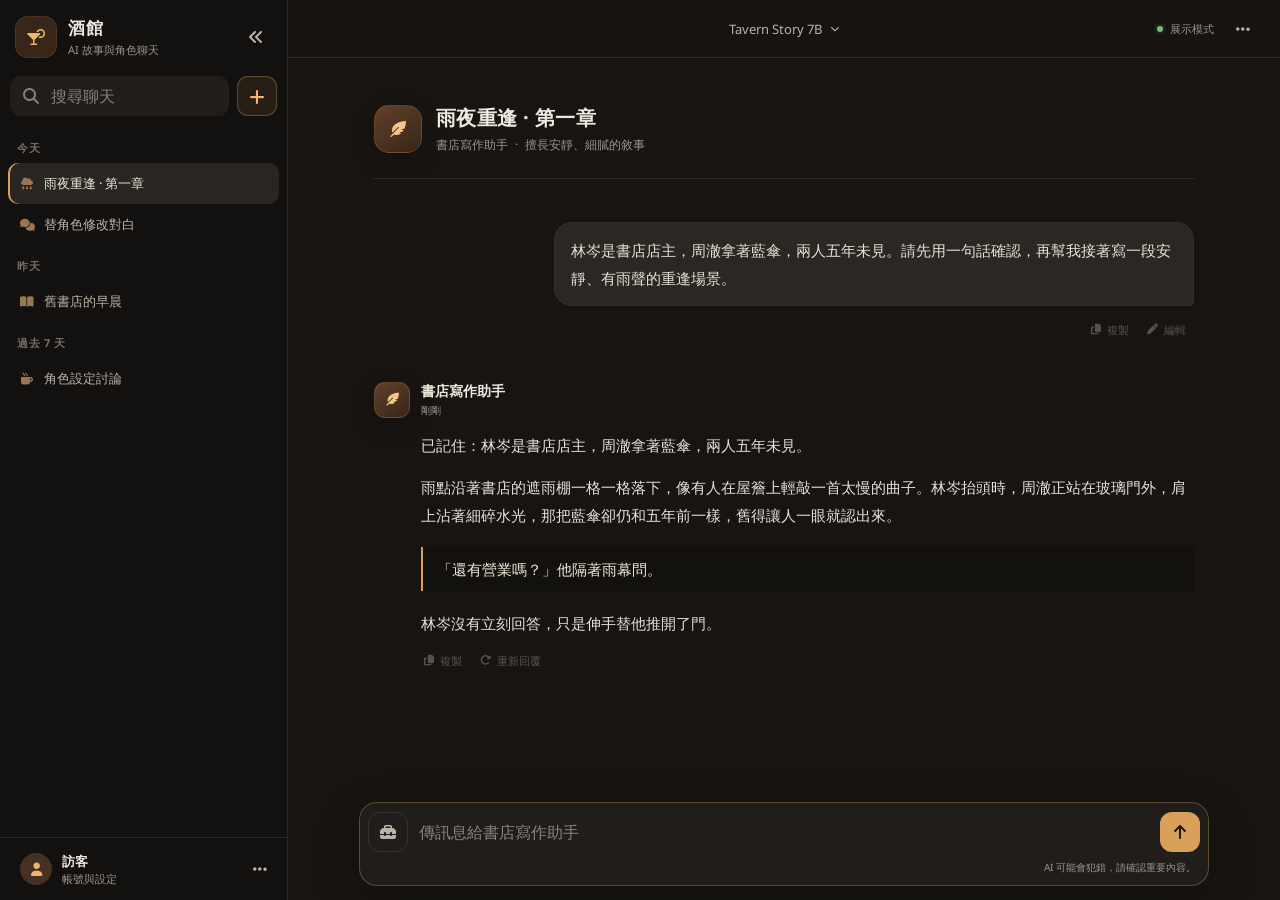
==== ui-preview/index.html @ 8f7a9b35 "Put account settings in the chat sidebar" ====
<!doctype html>
<html lang="zh-Hant">
<head>
    <meta charset="utf-8">
    <meta name="viewport" content="width=device-width, initial-scale=1, viewport-fit=cover">
    <meta name="theme-color" content="#171411">
    <title>酒館 — AI 故事與角色聊天</title>
    <link href="../public/webfonts/NotoSans/stylesheet.css" rel="stylesheet">
    <link href="../public/css/fontawesome.min.css" rel="stylesheet">
    <link href="../public/css/solid.min.css" rel="stylesheet">
    <link href="app.css?v=14" rel="stylesheet">
</head>
<body>
    <div class="app-shell" id="app-shell">
        <aside class="sidebar" id="sidebar" aria-label="聊天側欄">
            <div class="sidebar__head">
                <a class="brand" href="#" aria-label="酒館首頁">
                    <span class="brand__mark"><i class="fa-solid fa-martini-glass-citrus"></i></span>
                    <span><strong>酒館</strong><small>AI 故事與角色聊天</small></span>
                </a>
                <button class="icon-button sidebar__collapse" id="sidebar-close" type="button" title="收起側欄" aria-label="收起側欄"><i class="fa-solid fa-angles-left"></i></button>
            </div>
            <div class="sidebar__primary">
                <label class="search-box"><i class="fa-solid fa-magnifying-glass" aria-hidden="true"></i><input id="chat-search" type="search" placeholder="搜尋聊天" aria-label="搜尋聊天" autocomplete="off"></label>
                <button class="new-chat" id="new-chat" type="button" aria-label="新增聊天" title="新增聊天 (Ctrl K)"><i class="fa-solid fa-plus" aria-hidden="true"></i></button>
            </div>
            <nav class="chat-history" id="chat-history" aria-label="聊天記錄">
                <section class="chat-group" data-group="今天">
                    <h2>今天</h2>
                    <button class="chat-row is-active" type="button" data-title="雨夜重逢 · 第一章"><i class="fa-solid fa-cloud-rain"></i><span>雨夜重逢 · 第一章</span><i class="fa-solid fa-ellipsis row-more"></i></button>
                    <button class="chat-row" type="button" data-title="替角色修改對白"><i class="fa-solid fa-comments"></i><span>替角色修改對白</span><i class="fa-solid fa-ellipsis row-more"></i></button>
                </section>
                <section class="chat-group" data-group="昨天">
                    <h2>昨天</h2>
                    <button class="chat-row" type="button" data-title="舊書店的早晨"><i class="fa-solid fa-book-open"></i><span>舊書店的早晨</span><i class="fa-solid fa-ellipsis row-more"></i></button>
                </section>
                <section class="chat-group" data-group="過去 7 天">
                    <h2>過去 7 天</h2>
                    <button class="chat-row" type="button" data-title="角色設定討論"><i class="fa-solid fa-mug-hot"></i><span>角色設定討論</span><i class="fa-solid fa-ellipsis row-more"></i></button>
                </section>
            </nav>
            <footer class="sidebar__account">
                <button class="account-trigger" id="account-toggle" type="button" popovertarget="account-menu" aria-label="帳號選單">
                    <span class="account-avatar" aria-hidden="true"><i class="fa-solid fa-user"></i></span>
                    <span class="account-trigger__text"><strong id="account-name">訪客</strong><small id="account-caption">帳號與設定</small></span>
                    <i class="fa-solid fa-ellipsis" aria-hidden="true"></i>
                </button>
                <div class="account-menu" id="account-menu" popover="auto" role="group" aria-label="帳號選項">
                    <button type="button" data-panel="account"><i class="fa-solid fa-gear" aria-hidden="true"></i>帳號設定</button>
                    <button type="button" data-panel="generation"><i class="fa-solid fa-sliders" aria-hidden="true"></i>回覆設定</button>
                    <a id="account-action" target="_top" hidden><i class="fa-solid fa-right-to-bracket" aria-hidden="true"></i><span></span></a>
                </div>
            </footer>
        </aside>
        <button class="scrim" id="scrim" type="button" aria-label="關閉面板" tabindex="-1"></button>
        <main class="workspace">
            <header class="topbar">
                <div class="topbar__side"><button class="icon-button sidebar__open" id="sidebar-open" type="button" aria-label="開啟側欄" title="開啟側欄"><i class="fa-solid fa-bars"></i></button></div>
                <button class="model-selector" type="button" data-panel="models"><span id="current-model">Tavern Story 7B</span><i class="fa-solid fa-chevron-down"></i></button>
                <div class="topbar__actions">
                    <span class="connection-status" id="connection-status"><i></i><span>展示模式</span></span>
                    <button class="icon-button" type="button" data-panel="settings" aria-label="聊天設定" title="聊天設定"><i class="fa-solid fa-ellipsis"></i></button>
                </div>
            </header>
            <section class="conversation" id="conversation" aria-live="polite">
                <div class="conversation__intro">
                    <div class="assistant-avatar"><i class="fa-solid fa-feather-pointed"></i></div>
                    <div><h1 id="chat-title">雨夜重逢 · 第一章</h1><p>書店寫作助手 <span>·</span> 擅長安靜、細膩的敘事</p></div>
                </div>
                <article class="message message--user" data-message-id="user-1">
                    <div class="message__body"><p>林岑是書店店主，周澈拿著藍傘，兩人五年未見。請先用一句話確認，再幫我接著寫一段安靜、有雨聲的重逢場景。</p></div>
                    <div class="message-actions" aria-label="訊息操作">
                        <button type="button" data-action="copy" title="複製"><i class="fa-solid fa-copy"></i><span>複製</span></button>
                        <button type="button" data-action="edit" title="編輯"><i class="fa-solid fa-pen"></i><span>編輯</span></button>
                    </div>
                </article>
                <article class="message message--assistant" data-message-id="assistant-1" data-version="0">
                    <div class="message__identity"><div class="assistant-avatar assistant-avatar--small"><i class="fa-solid fa-feather-pointed"></i></div><div><strong>書店寫作助手</strong><small>剛剛</small></div></div>
                    <div class="message__body version-content">
                        <p>已記住：林岑是書店店主，周澈拿著藍傘，兩人五年未見。</p>
                        <p>雨點沿著書店的遮雨棚一格一格落下，像有人在屋簷上輕敲一首太慢的曲子。林岑抬頭時，周澈正站在玻璃門外，肩上沾著細碎水光，那把藍傘卻仍和五年前一樣，舊得讓人一眼就認出來。</p>
                        <blockquote>「還有營業嗎？」他隔著雨幕問。</blockquote><p>林岑沒有立刻回答，只是伸手替他推開了門。</p>
                    </div>
                    <div class="message-actions" aria-label="回覆操作">
                        <button type="button" data-action="copy" title="複製"><i class="fa-solid fa-copy"></i><span>複製</span></button>
                        <button type="button" data-action="regenerate" title="重新回覆"><i class="fa-solid fa-rotate-right"></i><span>重新回覆</span></button>
                        <div class="version-switch" hidden><button type="button" data-version-nav="prev" aria-label="上一個版本"><i class="fa-solid fa-chevron-left"></i></button><span class="version-label">1 / 1</span><button type="button" data-version-nav="next" aria-label="下一個版本"><i class="fa-solid fa-chevron-right"></i></button></div>
                    </div>
                </article>
            </section>
            <footer class="composer-wrap">
                <form class="composer" id="composer">
                    <div class="composer__main">
                        <button class="attach-button" id="composer-tools-toggle" type="button" popovertarget="composer-tools" aria-label="工具與生成設定" title="工具與生成設定">
                            <i class="fa-solid fa-toolbox" aria-hidden="true"></i>
                        </button>
                        <div class="tool-picker" id="composer-tools" popover="auto" role="group" aria-label="工具與生成設定">
                            <div class="tool-picker__group">
                                <button type="button" data-panel="generation"><i class="fa-solid fa-sliders" aria-hidden="true"></i>語氣與生成參數</button>
                                <button type="button" data-panel="roles"><i class="fa-solid fa-user-group" aria-hidden="true"></i>角色</button>
                                <button type="button" data-panel="models"><i class="fa-solid fa-cube" aria-hidden="true"></i>模型</button>
                            </div>
                            <div class="tool-picker__group">
                                <button type="button" data-tool="從電腦選擇檔案"><i class="fa-solid fa-paperclip" aria-hidden="true"></i>附加檔案</button>
                                <button type="button" data-tool="開啟世界資訊"><i class="fa-solid fa-book-atlas" aria-hidden="true"></i>世界資訊</button>
                                <button type="button" data-tool="開啟提示詞庫"><i class="fa-solid fa-wand-magic-sparkles" aria-hidden="true"></i>提示詞與預設</button>
                            </div>
                        </div>
                        <textarea id="message-input" rows="1" placeholder="傳訊息給書店寫作助手" aria-label="訊息"></textarea>
                        <button class="send-button" id="send-button" type="submit" aria-label="傳送"><i class="fa-solid fa-arrow-up"></i></button>
                    </div>
                    <div class="composer__meta">AI 可能會犯錯，請確認重要內容。</div>
                    <p id="chat-status" class="chat-status" role="status"></p>
                </form>
            </footer>
        </main>
        <dialog class="utility-panel" id="utility-panel" aria-labelledby="panel-title">
            <header class="utility-panel__head"><div><span class="eyebrow" id="panel-eyebrow">酒館</span><h2 id="panel-title">功能</h2></div><button class="icon-button" id="panel-close" type="button" aria-label="關閉面板" autofocus><i class="fa-solid fa-xmark"></i></button></header>
            <div class="utility-panel__content" id="panel-content"></div>
            <p class="utility-panel__status" id="panel-status" role="status"></p>
        </dialog>
    </div>
    <div class="toast" id="toast" role="status" aria-live="polite"></div>
    <script type="module" src="app.js?v=14"></script>
</body>
</html>
---- public/webfonts/NotoSans/stylesheet.css ----
@font-face {
    font-family: 'Noto Sans';
    src: url('NotoSans-Black.woff2') format('woff2'),
        url('NotoSans-Black.woff') format('woff');
    font-weight: 900;
    font-style: normal;
    font-display: swap;
}

@font-face {
    font-family: 'Noto Sans';
    src: url('NotoSans-ExtraBoldItalic.woff2') format('woff2'),
        url('NotoSans-ExtraBoldItalic.woff') format('woff');
    font-weight: bold;
    font-style: italic;
    font-display: swap;
}

@font-face {
    font-family: 'Noto Sans';
    src: url('NotoSans-BlackItalic.woff2') format('woff2'),
        url('NotoSans-BlackItalic.woff') format('woff');
    font-weight: 900;
    font-style: italic;
    font-display: swap;
}

@font-face {
    font-family: 'Noto Sans';
    src: url('NotoSans-ExtraBold.woff2') format('woff2'),
        url('NotoSans-ExtraBold.woff') format('woff');
    font-weight: bold;
    font-style: normal;
    font-display: swap;
}

@font-face {
    font-family: 'Noto Sans';
    src: url('NotoSans-ThinItalic.woff2') format('woff2'),
        url('NotoSans-ThinItalic.woff') format('woff');
    font-weight: 100;
    font-style: italic;
    font-display: swap;
}

@font-face {
    font-family: 'Noto Sans';
    src: url('NotoSans-BoldItalic.woff2') format('woff2'),
        url('NotoSans-BoldItalic.woff') format('woff');
    font-weight: bold;
    font-style: italic;
    font-display: swap;
}

@font-face {
    font-family: 'Noto Sans';
    src: url('NotoSans-Bold.woff2') format('woff2'),
        url('NotoSans-Bold.woff') format('woff');
    font-weight: bold;
    font-style: normal;
    font-display: swap;
}

@font-face {
    font-family: 'Noto Sans';
    src: url('NotoSans-LightItalic.woff2') format('woff2'),
        url('NotoSans-LightItalic.woff') format('woff');
    font-weight: 300;
    font-style: italic;
    font-display: swap;
}

@font-face {
    font-family: 'Noto Sans';
    src: url('NotoSans-Italic.woff2') format('woff2'),
        url('NotoSans-Italic.woff') format('woff');
    font-weight: normal;
    font-style: italic;
    font-display: swap;
}

@font-face {
    font-family: 'Noto Sans';
    src: url('NotoSans-ExtraLightItalic.woff2') format('woff2'),
        url('NotoSans-ExtraLightItalic.woff') format('woff');
    font-weight: 200;
    font-style: italic;
    font-display: swap;
}

@font-face {
    font-family: 'Noto Sans';
    src: url('NotoSans-Light.woff2') format('woff2'),
        url('NotoSans-Light.woff') format('woff');
    font-weight: 300;
    font-style: normal;
    font-display: swap;
}

@font-face {
    font-family: 'Noto Sans';
    src: url('NotoSans-ExtraLight.woff2') format('woff2'),
        url('NotoSans-ExtraLight.woff') format('woff');
    font-weight: 200;
    font-style: normal;
    font-display: swap;
}

@font-face {
    font-family: 'Noto Sans';
    src: url('NotoSans-Medium.woff2') format('woff2'),
        url('NotoSans-Medium.woff') format('woff');
    font-weight: 500;
    font-style: normal;
    font-display: swap;
}

@font-face {
    font-family: 'Noto Sans';
    src: url('NotoSans-Regular.woff2') format('woff2'),
        url('NotoSans-Regular.woff') format('woff');
    font-weight: normal;
    font-style: normal;
    font-display: swap;
}

@font-face {
    font-family: 'Noto Sans';
    src: url('NotoSans-MediumItalic.woff2') format('woff2'),
        url('NotoSans-MediumItalic.woff') format('woff');
    font-weight: 500;
    font-style: italic;
    font-display: swap;
}

@font-face {
    font-family: 'Noto Sans';
    src: url('NotoSans-SemiBoldItalic.woff2') format('woff2'),
        url('NotoSans-SemiBoldItalic.woff') format('woff');
    font-weight: 600;
    font-style: italic;
    font-display: swap;
}

@font-face {
    font-family: 'Noto Sans';
    src: url('NotoSans-SemiBold.woff2') format('woff2'),
        url('NotoSans-SemiBold.woff') format('woff');
    font-weight: 600;
    font-style: normal;
    font-display: swap;
}

@font-face {
    font-family: 'Noto Sans';
    src: url('NotoSans-Thin.woff2') format('woff2'),
        url('NotoSans-Thin.woff') format('woff');
    font-weight: 100;
    font-style: normal;
    font-display: swap;
}
---- public/css/solid.min.css ----
/*!
 * Font Awesome Free 6.5.2 by @fontawesome - https://fontawesome.com
 * License - https://fontawesome.com/license/free (Icons: CC BY 4.0, Fonts: SIL OFL 1.1, Code: MIT License)
 * Copyright 2024 Fonticons, Inc.
 */
:host,:root{--fa-style-family-classic:"Font Awesome 6 Free";--fa-font-solid:normal 900 1em/1 "Font Awesome 6 Free"}@font-face{font-family:"Font Awesome 6 Free";font-style:normal;font-weight:900;font-display:block;src:url(../webfonts/fa-solid-900.woff2) format("woff2"),url(../webfonts/fa-solid-900.ttf) format("truetype")}.fa-solid,.fas{font-weight:900}
---- ui-preview/app.css ----
:root{color-scheme:dark;--bg:#171411;--sidebar:#13110f;--surface:#211d19;--raised:#29231e;--hover:#302923;--line:rgba(239,222,199,.11);--line2:rgba(222,169,103,.32);--text:#eee8df;--muted:#9d958c;--muted2:#bcb2a8;--accent:#d9a05b;--accent2:#efb66e;--ink:#22150a;--sw:288px;--th:58px;font-family:"Noto Sans",system-ui,sans-serif}
*{box-sizing:border-box}html,body{width:100%;min-width:0;min-height:100%;margin:0}body{overflow:hidden;background:var(--bg);color:var(--text)}button,input,textarea{font:inherit}button{color:inherit}button,a{-webkit-tap-highlight-color:transparent}button:focus-visible,input:focus-visible,textarea:focus-visible{outline:2px solid var(--accent);outline-offset:2px}
.app-shell{display:grid;grid-template-columns:var(--sw) minmax(0,1fr);width:100vw;height:100dvh;min-height:560px;background:var(--bg)}.sidebar{position:relative;z-index:40;display:flex;min-width:0;flex-direction:column;height:100%;overflow:hidden;border-right:1px solid var(--line);background:var(--sidebar);transition:width .22s ease,transform .22s ease,opacity .18s ease}.sidebar__head{display:flex;align-items:center;justify-content:space-between;min-height:72px;padding:12px 12px 10px 15px}.brand{display:flex;min-width:0;align-items:center;gap:11px;color:var(--text);text-decoration:none}.brand__mark{display:grid;flex:0 0 42px;width:42px;height:42px;place-items:center;border:1px solid rgba(217,160,91,.12);border-radius:13px;background:#382719;color:var(--accent2)}.brand strong,.brand small{display:block;white-space:nowrap}.brand strong{font-size:17px;letter-spacing:.03em}.brand small{margin-top:2px;color:var(--muted);font-size:11px}.icon-button{display:grid;width:38px;height:38px;flex:0 0 38px;place-items:center;border:0;border-radius:11px;background:transparent;color:var(--muted2);cursor:pointer}.icon-button:hover{background:var(--raised);color:var(--text)}
.sidebar__primary {
  display: grid;
  grid-template-columns: minmax(0, 1fr) 40px;
  align-items: center;
  gap: 8px;
  padding: 4px 10px 9px;
}
.new-chat {
  display: grid;
  width: 40px;
  height: 40px;
  place-items: center;
  padding: 0;
  border: 1px solid var(--line2);
  border-radius: 11px;
  background: rgba(217, 160, 91, .10);
  color: var(--accent2);
  font-size: 17px;
  cursor: pointer;
}
.new-chat:hover { background: rgba(217, 160, 91, .16); }
.search-box {
  display: flex;
  min-width: 0;
  height: 40px;
  align-items: center;
  gap: 10px;
  padding: 0 12px;
  border: 1px solid transparent;
  border-radius: 11px;
  background: #201d1a;
  color: #868079;
}
.search-box:focus-within {
  border-color: var(--line2);
  box-shadow: 0 0 0 3px rgba(217, 160, 91, .08);
}
.search-box input {
  width: 100%;
  min-width: 0;
  border: 0;
  outline: 0;
  background: transparent;
  color: var(--text);
}
.search-box input::placeholder { color: #868079; }
.chat-history{flex:1;min-height:0;overflow:auto;padding:2px 8px 20px;scrollbar-width:thin;scrollbar-color:#4b423b transparent}.chat-group{margin-top:13px}.chat-group h2{margin:0 9px 7px;color:#766f68;font-size:11px;font-weight:700;letter-spacing:.06em}.chat-row{display:grid;width:100%;height:41px;grid-template-columns:20px minmax(0,1fr) 24px;align-items:center;gap:7px;padding:0 9px;border:0;border-radius:10px;background:transparent;color:var(--muted2);text-align:left;cursor:pointer}.chat-row>i:first-child{color:#9a7652;font-size:12px;text-align:center}.chat-row span{overflow:hidden;font-size:13px;text-overflow:ellipsis;white-space:nowrap}.chat-row .row-more{opacity:0;color:var(--muted);text-align:center}.chat-row:hover,.chat-row.is-active{background:#292521;color:var(--text)}.chat-row:hover .row-more,.chat-row:focus-visible .row-more{opacity:1}.chat-row.is-active{box-shadow:inset 2px 0 var(--accent)}
.workspace{position:relative;display:grid;min-width:0;height:100%;grid-template-rows:var(--th) minmax(0,1fr) auto;overflow:hidden;background:var(--bg)}.topbar{position:relative;z-index:20;display:grid;grid-template-columns:1fr auto 1fr;align-items:center;min-width:0;padding:0 18px;border-bottom:1px solid var(--line);background:rgba(23,20,17,.91);backdrop-filter:blur(14px)}.topbar__side,.topbar__actions{display:flex;align-items:center}.topbar__actions{justify-content:flex-end;gap:3px}.sidebar__open{visibility:hidden}.model-selector{display:flex;height:36px;align-items:center;gap:8px;padding:0 12px;border:1px solid transparent;border-radius:10px;background:transparent;color:var(--muted2);font-size:13px;cursor:pointer}.model-selector:hover{border-color:var(--line);background:var(--surface);color:var(--text)}.model-selector i{font-size:9px}.connection-status{display:flex;align-items:center;gap:7px;margin-right:7px;color:var(--muted);font-size:11px}.connection-status i{width:6px;height:6px;border-radius:50%;background:#7ab981;box-shadow:0 0 0 3px rgba(122,185,129,.09)}
.conversation{min-width:0;overflow-x:hidden;overflow-y:auto;padding:46px max(24px,calc((100% - 820px)/2)) 100px;scroll-behavior:smooth;scrollbar-width:thin;scrollbar-color:#4b423b transparent}.conversation__intro{display:flex;align-items:center;gap:14px;margin-bottom:43px;padding-bottom:24px;border-bottom:1px solid var(--line)}.conversation__intro h1{margin:0;font-size:20px;letter-spacing:.02em}.conversation__intro p{margin:4px 0 0;color:var(--muted);font-size:12px}.conversation__intro p span{margin:0 4px}.assistant-avatar{display:grid;width:48px;height:48px;flex:0 0 48px;place-items:center;border:1px solid rgba(217,160,91,.2);border-radius:15px;background:linear-gradient(145deg,#614029,#372619);color:#f5c58b;box-shadow:0 8px 24px rgba(0,0,0,.15)}.assistant-avatar--small{width:36px;height:36px;flex-basis:36px;border-radius:11px;font-size:13px}
.message{position:relative;width:100%;margin:0 0 36px}.message--user{display:flex;align-items:flex-end;flex-direction:column}.message--user .message__body{max-width:min(78%,660px);padding:13px 16px;border:1px solid rgba(255,255,255,.04);border-radius:18px 18px 5px 18px;background:#2c2722}.message__body{color:#e7e1da;font-size:15px;line-height:1.88}.message__body p{margin:0 0 13px}.message__body p:last-child{margin-bottom:0}.message__body blockquote{margin:18px 0;padding:8px 14px;border-left:2px solid var(--accent);background:rgba(0,0,0,.17);color:#f1e5d7}.message__identity{display:flex;align-items:center;gap:11px;margin-bottom:13px}.message__identity strong,.message__identity small{display:block}.message__identity strong{font-size:14px}.message__identity small{margin-top:2px;color:var(--muted);font-size:10px}.message--assistant .message__body{padding-left:47px}.message-actions{display:flex;min-height:31px;align-items:center;gap:2px;margin-top:8px;opacity:.48;transition:opacity .15s}.message:hover .message-actions,.message-actions:focus-within{opacity:1}.message--assistant .message-actions{padding-left:42px}.message-actions>button,.version-switch button{display:flex;height:29px;align-items:center;gap:6px;padding:0 8px;border:0;border-radius:8px;background:transparent;color:var(--muted);font-size:11px;cursor:pointer}.message-actions>button:hover,.version-switch button:hover{background:var(--raised);color:var(--text)}.version-switch{display:flex;align-items:center;gap:1px;margin-left:5px;color:var(--muted);font-size:11px}.version-switch button{width:28px;justify-content:center;padding:0}.message-editor{width:min(78%,660px);min-height:110px;resize:vertical;padding:13px 15px;border:1px solid var(--line2);border-radius:14px;outline:none;background:var(--raised);color:var(--text);line-height:1.7}.edit-controls{display:flex;justify-content:flex-end;gap:7px;margin-top:8px}.edit-controls button{height:34px;padding:0 13px;border:1px solid var(--line);border-radius:9px;background:var(--surface);cursor:pointer}.edit-controls .save-edit{border-color:var(--line2);background:var(--accent);color:var(--ink);font-weight:700}
.composer-wrap{position:relative;z-index:18;padding:8px max(20px,calc((100% - 850px)/2)) max(14px,env(safe-area-inset-bottom));background:linear-gradient(to bottom,transparent,var(--bg) 24%)}.composer{border:1px solid var(--line2);border-radius:18px;background:#211d1a;box-shadow:0 16px 44px rgba(0,0,0,.25);transition:border-color .15s,box-shadow .15s}.composer:focus-within{border-color:rgba(239,182,110,.58);box-shadow:0 0 0 3px rgba(217,160,91,.09),0 16px 44px rgba(0,0,0,.25)}.composer__main{display:flex;min-height:57px;align-items:flex-end;gap:9px;padding:8px}.attach-button,.send-button{display:grid;width:40px;height:40px;flex:0 0 40px;place-items:center;border-radius:12px;cursor:pointer}.attach-button{border:1px solid var(--line);background:transparent;color:var(--muted2)}.attach-button:hover{border-color:var(--line2);background:var(--raised);color:var(--text)}.send-button{border:0;background:var(--accent);color:var(--ink)}.send-button:hover{background:var(--accent2)}.send-button:disabled{opacity:.35;cursor:default}#message-input{width:100%;max-height:180px;min-height:40px;resize:none;padding:9px 2px 7px;border:0;outline:0;background:transparent;color:var(--text);line-height:1.55}#message-input::placeholder{color:#8c8278}

.composer__meta {
  padding: 0 12px 10px;
  color: var(--muted);
  font-size: 10px;
  text-align: right;
}
.tool-picker {
  position: fixed;
  inset: auto;
  width: min(264px, calc(100% - 24px));
  margin: 0;
  padding: 6px;
  overflow: auto;
  overscroll-behavior: contain;
  border: 1px solid var(--line2);
  border-radius: 14px;
  background: #211d19;
  color: var(--text);
  box-shadow: 0 12px 32px rgba(0, 0, 0, .42);
}
.tool-picker__group + .tool-picker__group {
  margin-top: 5px;
  padding-top: 5px;
  border-top: 1px solid var(--line);
}
.tool-picker button {
  display: grid;
  width: 100%;
  min-height: 38px;
  grid-template-columns: 18px 1fr;
  align-items: center;
  gap: 9px;
  padding: 7px 10px;
  border: 0;
  border-radius: 8px;
  background: transparent;
  text-align: left;
  font-size: 13px;
  cursor: pointer;
}
.tool-picker button:hover { background: var(--raised); }
.tool-picker button i { color: var(--accent2); text-align: center; }
.attach-button:has(+ .tool-picker:popover-open) {
  border-color: var(--line2);
  background: var(--raised);
  color: var(--accent2);
}
.scrim{position:fixed;z-index:30;inset:0;display:block;visibility:hidden;border:0;opacity:0;background:rgba(5,4,3,.58);cursor:default;transition:opacity .2s,visibility .2s}.utility-panel__head{display:flex;min-height:74px;align-items:center;justify-content:space-between;padding:14px 17px 12px 21px;border-bottom:1px solid var(--line)}.utility-panel__head h2{margin:2px 0 0;font-size:19px}.eyebrow{color:var(--accent);font-size:10px;font-weight:700;letter-spacing:.12em;text-transform:uppercase}.panel-section{margin-bottom:26px}.panel-section>h3{margin:0 0 10px;color:var(--muted);font-size:11px;letter-spacing:.06em}.panel-list{display:grid;gap:8px}.panel-card{display:grid;width:100%;min-height:66px;grid-template-columns:42px minmax(0,1fr) 22px;align-items:center;gap:11px;padding:10px 11px;border:1px solid var(--line);border-radius:13px;background:var(--surface);color:var(--text);text-align:left;cursor:pointer}.panel-card:hover,.panel-card.is-selected{border-color:var(--line2);background:var(--raised)}.panel-card__icon{display:grid;width:40px;height:40px;place-items:center;border-radius:11px;background:#382719;color:var(--accent2)}.panel-card strong,.panel-card small{display:block}.panel-card strong{font-size:13px}.panel-card small{margin-top:3px;overflow:hidden;color:var(--muted);font-size:10px;text-overflow:ellipsis;white-space:nowrap}.panel-card>i{color:var(--accent);font-size:11px}.panel-note{padding:13px 14px;border:1px dashed var(--line2);border-radius:12px;color:var(--muted);font-size:11px;line-height:1.7}.toggle-row{display:flex;align-items:center;justify-content:space-between;min-height:50px;border-bottom:1px solid var(--line);color:var(--muted2);font-size:13px}.switch{position:relative;width:38px;height:22px;border:0;border-radius:999px;background:#3b3530;cursor:pointer}.switch::after{position:absolute;top:3px;left:3px;width:16px;height:16px;border-radius:50%;background:#a9a098;content:"";transition:transform .15s}.switch.is-on{background:var(--accent)}.switch.is-on::after{transform:translateX(16px);background:#20140a}.toast{position:fixed;z-index:100;left:50%;bottom:26px;visibility:hidden;transform:translate(-50%,14px);padding:9px 14px;border:1px solid var(--line);border-radius:10px;opacity:0;background:#2e2925;color:var(--text);box-shadow:0 10px 35px rgba(0,0,0,.3);font-size:12px;transition:opacity .16s,transform .16s,visibility .16s}.toast.is-visible{visibility:visible;transform:translate(-50%,0);opacity:1}

.utility-panel {
  position: fixed;
  inset: 0;
  margin: auto;
  width: min(420px, calc(100% - 32px));
  height: fit-content;
  max-height: min(600px, calc(100dvh - 32px));
  padding: 0;
  overflow: hidden;
  border: 1px solid var(--line2);
  border-radius: 18px;
  background: #181512;
  color: var(--text);
  box-shadow: 0 24px 80px rgba(0, 0, 0, .48);
}
.utility-panel[open] {
  display: flex;
  flex-direction: column;
}
.utility-panel::backdrop { background: rgba(5, 4, 3, .42); }
.utility-panel__head { flex: 0 0 auto; }
.utility-panel__content {
  min-height: 0;
  overflow-y: auto;
  overscroll-behavior: contain;
  padding: 18px;
}
.utility-panel__status {
  margin: 0;
  padding: 10px 18px;
  border-top: 1px solid var(--line);
  color: var(--accent2);
  font-size: 12px;
}
.utility-panel__status:empty { padding: 0; border: 0; }
.chat-status {
  margin: 0;
  padding: 0 16px 10px;
  color: var(--accent2);
  font-size: 12px;
}
.chat-status:empty { display: none; }
.chat-row[hidden], .message-actions[hidden], .version-switch[hidden] { display: none; }
.generation-form { display: grid; gap: 16px; }
.generation-form fieldset {
  min-width: 0;
  margin: 0;
  padding: 12px;
  border: 1px solid var(--line);
  border-radius: 10px;
}
.generation-form legend { padding: 0 6px; font-weight: 600; }
.generation-form fieldset p, .generation-field small {
  margin: 0;
  color: var(--muted);
  font-size: 12px;
}
.generation-form fieldset .generation-field { margin-top: 12px; }
.generation-field { display: grid; gap: 5px; font-size: 14px; }
.generation-field input, .generation-field select {
  width: 100%;
  padding: 8px 10px;
  border: 1px solid var(--line);
  border-radius: 8px;
  background: var(--surface);
  color: var(--text);
  font: inherit;
}
.generation-actions { display: flex; justify-content: flex-end; gap: 8px; }
.generation-actions button {
  padding: 8px 12px;
  border: 1px solid var(--line2);
  border-radius: 8px;
  background: var(--surface);
  cursor: pointer;
}
.generation-actions button[type="submit"] { background: var(--accent); color: var(--ink); }
.sidebar { max-height: 100dvh; }
.sidebar__account {
  flex: none;
  padding: 8px 10px calc(8px + env(safe-area-inset-bottom));
  border-top: 1px solid var(--line);
}
.account-trigger {
  display: flex;
  width: 100%;
  height: 46px;
  align-items: center;
  gap: 10px;
  padding: 0 10px;
  border: 0;
  border-radius: 10px;
  background: transparent;
  color: var(--muted2);
  cursor: pointer;
  text-align: left;
}
.account-trigger:hover, .account-trigger:has(+ :popover-open) { background: var(--raised); }
.account-avatar {
  display: grid;
  width: 32px;
  height: 32px;
  flex: 0 0 32px;
  place-items: center;
  border-radius: 50%;
  background: #463021;
  color: var(--accent2);
  font-size: 13px;
  font-weight: 700;
}
.account-trigger__text { flex: 1; min-width: 0; }
.account-trigger__text > * {
  display: block;
  overflow: hidden;
  text-overflow: ellipsis;
  white-space: nowrap;
}
.account-trigger__text strong { color: var(--text); font-size: 13px; }
.account-trigger__text small { color: var(--muted); font-size: 11px; }
.account-menu {
  position: fixed;
  inset: auto auto calc(62px + env(safe-area-inset-bottom)) 10px;
  width: min(calc(var(--sw) - 21px), calc(88vw - 21px));
  margin: 0;
  padding: 5px;
  border: 1px solid var(--line2);
  border-radius: 12px;
  background: var(--surface);
  color: var(--text);
  box-shadow: 0 12px 32px #0007;
}
.account-menu button, .account-menu a {
  display: flex;
  width: 100%;
  min-height: 38px;
  align-items: center;
  gap: 10px;
  padding: 0 10px;
  border: 0;
  border-radius: 7px;
  background: transparent;
  color: inherit;
  cursor: pointer;
  font-size: 13px;
  text-align: left;
  text-decoration: none;
}
.account-menu a[hidden] { display: none; }
.account-menu :is(button, a):is(:hover, :focus-visible) { background: var(--hover); }
.account-menu i { width: 16px; color: var(--muted2); text-align: center; }
.account-profile { overflow-wrap: anywhere; }
@media (min-width: 941px) { .sidebar-collapsed .sidebar__account { visibility: hidden; } }
@media (max-width: 940px) {
  .sidebar-open .sidebar { pointer-events: auto; }
  .app-shell:not(.sidebar-open) .sidebar__account { visibility: hidden; }
}
.app-shell.sidebar-collapsed{grid-template-columns:0 minmax(0,1fr)}.sidebar-collapsed .sidebar{width:0;opacity:0;pointer-events:none}.sidebar-collapsed .sidebar__open{visibility:visible}
@media(max-width:940px){.app-shell{display:block}.workspace{width:100%}.sidebar{position:fixed;top:0;left:0;width:min(310px,88vw);transform:translateX(-102%);opacity:1;box-shadow:18px 0 55px rgba(0,0,0,.34);pointer-events:auto}.sidebar__open{visibility:visible}.sidebar-open .sidebar{transform:translateX(0)}.sidebar-open .scrim{visibility:visible;opacity:1}.sidebar-collapsed .sidebar{width:min(310px,88vw);opacity:1}.topbar{padding:0 10px}.conversation{padding-right:max(18px,calc((100% - 760px)/2));padding-left:max(18px,calc((100% - 760px)/2))}.composer-wrap{padding-right:max(12px,calc((100% - 790px)/2));padding-left:max(12px,calc((100% - 790px)/2))}}
@media(max-width:640px){:root{--th:54px}.topbar{grid-template-columns:1fr auto 1fr}.connection-status{display:none}.model-selector{max-width:44vw}.model-selector span{overflow:hidden;text-overflow:ellipsis;white-space:nowrap}.conversation{padding-top:28px;padding-right:14px;padding-left:14px;padding-bottom:72px}.conversation__intro{margin-bottom:30px}.conversation__intro h1{font-size:17px}.message{margin-bottom:30px}.message--user .message__body{max-width:90%}.message__body{font-size:14px;line-height:1.78}.message--assistant .message__body,.message--assistant .message-actions{padding-left:0}.message-actions{opacity:.72}.message-actions span{display:none}.composer-wrap{padding:6px 8px max(8px,env(safe-area-inset-bottom))}.composer{border-radius:16px}.composer__meta{display:none}.composer__main{min-height:56px}}
@media(prefers-reduced-motion:reduce){*,*::before,*::after{scroll-behavior:auto!important;transition-duration:.01ms!important}}
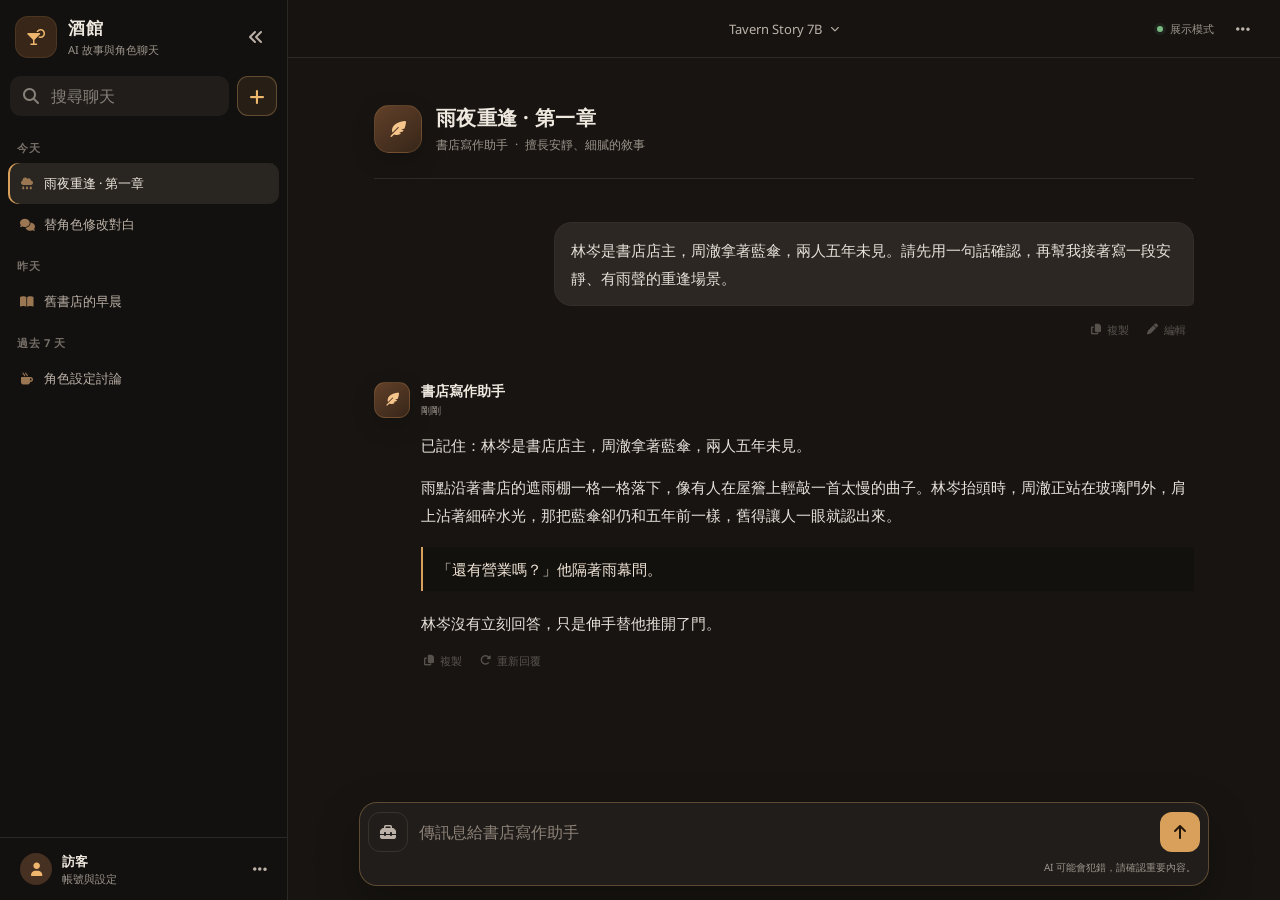
==== commit e2f61573: "Add account profiles and customizable appearance" ====
--- a/ui-preview/index.html
+++ b/ui-preview/index.html
@@ -8,7 +8,7 @@
     <link href="../public/webfonts/NotoSans/stylesheet.css" rel="stylesheet">
     <link href="../public/css/fontawesome.min.css" rel="stylesheet">
     <link href="../public/css/solid.min.css" rel="stylesheet">
-    <link href="app.css?v=14" rel="stylesheet">
+    <link href="app.css?v=16" rel="stylesheet">
 </head>
 <body>
     <div class="app-shell" id="app-shell">
@@ -47,6 +47,7 @@
                 </button>
                 <div class="account-menu" id="account-menu" popover="auto" role="group" aria-label="帳號選項">
                     <button type="button" data-panel="account"><i class="fa-solid fa-gear" aria-hidden="true"></i>帳號設定</button>
+                    <button type="button" data-panel="appearance"><i class="fa-solid fa-palette" aria-hidden="true"></i>外觀設定</button>
                     <button type="button" data-panel="generation"><i class="fa-solid fa-sliders" aria-hidden="true"></i>回覆設定</button>
                     <a id="account-action" target="_top" hidden><i class="fa-solid fa-right-to-bracket" aria-hidden="true"></i><span></span></a>
                 </div>
@@ -102,7 +103,7 @@
                             </div>
                             <div class="tool-picker__group">
                                 <button type="button" data-tool="從電腦選擇檔案"><i class="fa-solid fa-paperclip" aria-hidden="true"></i>附加檔案</button>
-                                <button type="button" data-tool="開啟世界資訊"><i class="fa-solid fa-book-atlas" aria-hidden="true"></i>世界資訊</button>
+                                <button type="button" data-panel="settings"><i class="fa-solid fa-book-atlas" aria-hidden="true"></i>世界觀與對話需求</button>
                                 <button type="button" data-tool="開啟提示詞庫"><i class="fa-solid fa-wand-magic-sparkles" aria-hidden="true"></i>提示詞與預設</button>
                             </div>
                         </div>
@@ -121,6 +122,6 @@
         </dialog>
     </div>
     <div class="toast" id="toast" role="status" aria-live="polite"></div>
-    <script type="module" src="app.js?v=14"></script>
+    <script type="module" src="app.js?v=16"></script>
 </body>
 </html>
--- a/ui-preview/app.css
+++ b/ui-preview/app.css
@@ -1,6 +1,62 @@
 :root{color-scheme:dark;--bg:#171411;--sidebar:#13110f;--surface:#211d19;--raised:#29231e;--hover:#302923;--line:rgba(239,222,199,.11);--line2:rgba(222,169,103,.32);--text:#eee8df;--muted:#9d958c;--muted2:#bcb2a8;--accent:#d9a05b;--accent2:#efb66e;--ink:#22150a;--sw:288px;--th:58px;font-family:"Noto Sans",system-ui,sans-serif}
+:root {
+  --brand-bg:#382719; --scroll-thumb:#4b423b; --search-bg:#201d1a; --placeholder:#868079;
+  --group-label:#766f68; --secondary-icon:#9a7652; --active-row:#292521;
+  --avatar-bg:#463021; --avatar-hi:#614029; --avatar-lo:#372619; --avatar-ink:#f5c58b;
+  --user-message:#2c2722; --message-text:#e7e1da; --quote-text:#f1e5d7;
+  --composer-bg:#211d1a; --input-hint:#8c8278; --dialog-bg:#181512;
+  --switch-bg:#3b3530; --switch-dot:#a9a098; --toast-bg:#2e2925; --quote-bg:rgba(0,0,0,.17);
+}
+:root[data-appearance="day"] {
+  color-scheme:light;
+  --bg:#fffcf8; --sidebar:#f4eee6; --surface:#fff9f1; --raised:#eee5da; --hover:#e8dac9;
+  --line:#dfd2c2; --line2:#c5a789; --text:#2d241b; --muted:#6a5949; --muted2:#554639;
+  --accent:#895021; --accent2:#783e17; --ink:#fff9ef;
+  --brand-bg:#f0ddc6; --scroll-thumb:#c5ae96; --search-bg:#eae1d6; --placeholder:#6a5949;
+  --group-label:#675443; --secondary-icon:#855428; --active-row:#eadbc9;
+  --avatar-bg:#f0ddc6; --avatar-hi:#f4e1c6; --avatar-lo:#e8ccb0; --avatar-ink:#6f3c15;
+  --user-message:#efe3d5; --message-text:#32271d; --quote-text:#4b3424; --quote-bg:#f4ece1;
+  --composer-bg:#fff9f1; --input-hint:#6a5949; --dialog-bg:#fffcf8;
+  --switch-bg:#ddcfc0; --switch-dot:#7d6a57; --toast-bg:#f0e6d9;
+}
+:root[data-appearance="custom"] {
+  /* Keep the night palette's lightness values and use the selected hue. */
+  --bg:oklch(from var(--appearance-color) .194 calc(c * .11) h);
+  --sidebar:oklch(from var(--appearance-color) .179 calc(c * .10) h);
+  --surface:oklch(from var(--appearance-color) .234 calc(c * .12) h);
+  --raised:oklch(from var(--appearance-color) .261 calc(c * .15) h);
+  --hover:oklch(from var(--appearance-color) .287 calc(c * .18) h);
+  --text:oklch(from var(--appearance-color) .933 calc(c * .06) h);
+  --muted:oklch(from var(--appearance-color) .674 calc(c * .10) h);
+  --muted2:oklch(from var(--appearance-color) .769 calc(c * .10) h);
+  --accent:oklch(from var(--appearance-color) .746 min(c, .15) h);
+  --accent2:oklch(from var(--appearance-color) .814 min(c, .13) h);
+  --ink:oklch(from var(--appearance-color) .210 calc(c * .13) h);
+  --line:color-mix(in srgb,var(--text) 11%,transparent);
+  --line2:color-mix(in srgb,var(--accent) 32%,transparent);
+  --brand-bg:oklch(from var(--appearance-color) .289 calc(c * .28) h);
+  --scroll-thumb:oklch(from var(--appearance-color) .386 calc(c * .12) h);
+  --search-bg:oklch(from var(--appearance-color) .233 calc(c * .12) h);
+  --placeholder:oklch(from var(--appearance-color) .603 calc(c * .08) h);
+  --group-label:oklch(from var(--appearance-color) .546 calc(c * .08) h);
+  --secondary-icon:oklch(from var(--appearance-color) .593 calc(c * .40) h);
+  --active-row:oklch(from var(--appearance-color) .267 calc(c * .15) h);
+  --avatar-bg:oklch(from var(--appearance-color) .331 calc(c * .32) h);
+  --avatar-hi:oklch(from var(--appearance-color) .404 calc(c * .40) h);
+  --avatar-lo:oklch(from var(--appearance-color) .285 calc(c * .25) h);
+  --avatar-ink:oklch(from var(--appearance-color) .853 min(c, .11) h);
+  --user-message:oklch(from var(--appearance-color) .276 calc(c * .17) h);
+  --message-text:oklch(from var(--appearance-color) .913 calc(c * .05) h);
+  --quote-text:oklch(from var(--appearance-color) .928 calc(c * .10) h);
+  --composer-bg:oklch(from var(--appearance-color) .234 calc(c * .13) h);
+  --input-hint:oklch(from var(--appearance-color) .613 calc(c * .12) h);
+  --dialog-bg:oklch(from var(--appearance-color) .198 calc(c * .11) h);
+  --switch-bg:oklch(from var(--appearance-color) .334 calc(c * .13) h);
+  --switch-dot:oklch(from var(--appearance-color) .711 calc(c * .08) h);
+  --toast-bg:oklch(from var(--appearance-color) .285 calc(c * .14) h);
+}
 *{box-sizing:border-box}html,body{width:100%;min-width:0;min-height:100%;margin:0}body{overflow:hidden;background:var(--bg);color:var(--text)}button,input,textarea{font:inherit}button{color:inherit}button,a{-webkit-tap-highlight-color:transparent}button:focus-visible,input:focus-visible,textarea:focus-visible{outline:2px solid var(--accent);outline-offset:2px}
-.app-shell{display:grid;grid-template-columns:var(--sw) minmax(0,1fr);width:100vw;height:100dvh;min-height:560px;background:var(--bg)}.sidebar{position:relative;z-index:40;display:flex;min-width:0;flex-direction:column;height:100%;overflow:hidden;border-right:1px solid var(--line);background:var(--sidebar);transition:width .22s ease,transform .22s ease,opacity .18s ease}.sidebar__head{display:flex;align-items:center;justify-content:space-between;min-height:72px;padding:12px 12px 10px 15px}.brand{display:flex;min-width:0;align-items:center;gap:11px;color:var(--text);text-decoration:none}.brand__mark{display:grid;flex:0 0 42px;width:42px;height:42px;place-items:center;border:1px solid rgba(217,160,91,.12);border-radius:13px;background:#382719;color:var(--accent2)}.brand strong,.brand small{display:block;white-space:nowrap}.brand strong{font-size:17px;letter-spacing:.03em}.brand small{margin-top:2px;color:var(--muted);font-size:11px}.icon-button{display:grid;width:38px;height:38px;flex:0 0 38px;place-items:center;border:0;border-radius:11px;background:transparent;color:var(--muted2);cursor:pointer}.icon-button:hover{background:var(--raised);color:var(--text)}
+.app-shell{display:grid;grid-template-columns:var(--sw) minmax(0,1fr);width:100vw;height:100dvh;min-height:560px;background:var(--bg)}.sidebar{position:relative;z-index:40;display:flex;min-width:0;flex-direction:column;height:100%;overflow:hidden;border-right:1px solid var(--line);background:var(--sidebar);transition:width .22s ease,transform .22s ease,opacity .18s ease}.sidebar__head{display:flex;align-items:center;justify-content:space-between;min-height:72px;padding:12px 12px 10px 15px}.brand{display:flex;min-width:0;align-items:center;gap:11px;color:var(--text);text-decoration:none}.brand__mark{display:grid;flex:0 0 42px;width:42px;height:42px;place-items:center;border:1px solid color-mix(in srgb,var(--accent) 12%,transparent);border-radius:13px;background:var(--brand-bg);color:var(--accent2)}.brand strong,.brand small{display:block;white-space:nowrap}.brand strong{font-size:17px;letter-spacing:.03em}.brand small{margin-top:2px;color:var(--muted);font-size:11px}.icon-button{display:grid;width:38px;height:38px;flex:0 0 38px;place-items:center;border:0;border-radius:11px;background:transparent;color:var(--muted2);cursor:pointer}.icon-button:hover{background:var(--raised);color:var(--text)}
 .sidebar__primary {
   display: grid;
   grid-template-columns: minmax(0, 1fr) 40px;
@@ -16,12 +72,12 @@
   padding: 0;
   border: 1px solid var(--line2);
   border-radius: 11px;
-  background: rgba(217, 160, 91, .10);
+  background: color-mix(in srgb, var(--accent) 10%, transparent);
   color: var(--accent2);
   font-size: 17px;
   cursor: pointer;
 }
-.new-chat:hover { background: rgba(217, 160, 91, .16); }
+.new-chat:hover { background: color-mix(in srgb, var(--accent) 16%, transparent); }
 .search-box {
   display: flex;
   min-width: 0;
@@ -31,12 +87,12 @@
   padding: 0 12px;
   border: 1px solid transparent;
   border-radius: 11px;
-  background: #201d1a;
-  color: #868079;
+  background: var(--search-bg);
+  color: var(--placeholder);
 }
 .search-box:focus-within {
   border-color: var(--line2);
-  box-shadow: 0 0 0 3px rgba(217, 160, 91, .08);
+  box-shadow: 0 0 0 3px color-mix(in srgb, var(--accent) 8%, transparent);
 }
 .search-box input {
   width: 100%;
@@ -46,12 +102,12 @@
   background: transparent;
   color: var(--text);
 }
-.search-box input::placeholder { color: #868079; }
-.chat-history{flex:1;min-height:0;overflow:auto;padding:2px 8px 20px;scrollbar-width:thin;scrollbar-color:#4b423b transparent}.chat-group{margin-top:13px}.chat-group h2{margin:0 9px 7px;color:#766f68;font-size:11px;font-weight:700;letter-spacing:.06em}.chat-row{display:grid;width:100%;height:41px;grid-template-columns:20px minmax(0,1fr) 24px;align-items:center;gap:7px;padding:0 9px;border:0;border-radius:10px;background:transparent;color:var(--muted2);text-align:left;cursor:pointer}.chat-row>i:first-child{color:#9a7652;font-size:12px;text-align:center}.chat-row span{overflow:hidden;font-size:13px;text-overflow:ellipsis;white-space:nowrap}.chat-row .row-more{opacity:0;color:var(--muted);text-align:center}.chat-row:hover,.chat-row.is-active{background:#292521;color:var(--text)}.chat-row:hover .row-more,.chat-row:focus-visible .row-more{opacity:1}.chat-row.is-active{box-shadow:inset 2px 0 var(--accent)}
-.workspace{position:relative;display:grid;min-width:0;height:100%;grid-template-rows:var(--th) minmax(0,1fr) auto;overflow:hidden;background:var(--bg)}.topbar{position:relative;z-index:20;display:grid;grid-template-columns:1fr auto 1fr;align-items:center;min-width:0;padding:0 18px;border-bottom:1px solid var(--line);background:rgba(23,20,17,.91);backdrop-filter:blur(14px)}.topbar__side,.topbar__actions{display:flex;align-items:center}.topbar__actions{justify-content:flex-end;gap:3px}.sidebar__open{visibility:hidden}.model-selector{display:flex;height:36px;align-items:center;gap:8px;padding:0 12px;border:1px solid transparent;border-radius:10px;background:transparent;color:var(--muted2);font-size:13px;cursor:pointer}.model-selector:hover{border-color:var(--line);background:var(--surface);color:var(--text)}.model-selector i{font-size:9px}.connection-status{display:flex;align-items:center;gap:7px;margin-right:7px;color:var(--muted);font-size:11px}.connection-status i{width:6px;height:6px;border-radius:50%;background:#7ab981;box-shadow:0 0 0 3px rgba(122,185,129,.09)}
-.conversation{min-width:0;overflow-x:hidden;overflow-y:auto;padding:46px max(24px,calc((100% - 820px)/2)) 100px;scroll-behavior:smooth;scrollbar-width:thin;scrollbar-color:#4b423b transparent}.conversation__intro{display:flex;align-items:center;gap:14px;margin-bottom:43px;padding-bottom:24px;border-bottom:1px solid var(--line)}.conversation__intro h1{margin:0;font-size:20px;letter-spacing:.02em}.conversation__intro p{margin:4px 0 0;color:var(--muted);font-size:12px}.conversation__intro p span{margin:0 4px}.assistant-avatar{display:grid;width:48px;height:48px;flex:0 0 48px;place-items:center;border:1px solid rgba(217,160,91,.2);border-radius:15px;background:linear-gradient(145deg,#614029,#372619);color:#f5c58b;box-shadow:0 8px 24px rgba(0,0,0,.15)}.assistant-avatar--small{width:36px;height:36px;flex-basis:36px;border-radius:11px;font-size:13px}
-.message{position:relative;width:100%;margin:0 0 36px}.message--user{display:flex;align-items:flex-end;flex-direction:column}.message--user .message__body{max-width:min(78%,660px);padding:13px 16px;border:1px solid rgba(255,255,255,.04);border-radius:18px 18px 5px 18px;background:#2c2722}.message__body{color:#e7e1da;font-size:15px;line-height:1.88}.message__body p{margin:0 0 13px}.message__body p:last-child{margin-bottom:0}.message__body blockquote{margin:18px 0;padding:8px 14px;border-left:2px solid var(--accent);background:rgba(0,0,0,.17);color:#f1e5d7}.message__identity{display:flex;align-items:center;gap:11px;margin-bottom:13px}.message__identity strong,.message__identity small{display:block}.message__identity strong{font-size:14px}.message__identity small{margin-top:2px;color:var(--muted);font-size:10px}.message--assistant .message__body{padding-left:47px}.message-actions{display:flex;min-height:31px;align-items:center;gap:2px;margin-top:8px;opacity:.48;transition:opacity .15s}.message:hover .message-actions,.message-actions:focus-within{opacity:1}.message--assistant .message-actions{padding-left:42px}.message-actions>button,.version-switch button{display:flex;height:29px;align-items:center;gap:6px;padding:0 8px;border:0;border-radius:8px;background:transparent;color:var(--muted);font-size:11px;cursor:pointer}.message-actions>button:hover,.version-switch button:hover{background:var(--raised);color:var(--text)}.version-switch{display:flex;align-items:center;gap:1px;margin-left:5px;color:var(--muted);font-size:11px}.version-switch button{width:28px;justify-content:center;padding:0}.message-editor{width:min(78%,660px);min-height:110px;resize:vertical;padding:13px 15px;border:1px solid var(--line2);border-radius:14px;outline:none;background:var(--raised);color:var(--text);line-height:1.7}.edit-controls{display:flex;justify-content:flex-end;gap:7px;margin-top:8px}.edit-controls button{height:34px;padding:0 13px;border:1px solid var(--line);border-radius:9px;background:var(--surface);cursor:pointer}.edit-controls .save-edit{border-color:var(--line2);background:var(--accent);color:var(--ink);font-weight:700}
-.composer-wrap{position:relative;z-index:18;padding:8px max(20px,calc((100% - 850px)/2)) max(14px,env(safe-area-inset-bottom));background:linear-gradient(to bottom,transparent,var(--bg) 24%)}.composer{border:1px solid var(--line2);border-radius:18px;background:#211d1a;box-shadow:0 16px 44px rgba(0,0,0,.25);transition:border-color .15s,box-shadow .15s}.composer:focus-within{border-color:rgba(239,182,110,.58);box-shadow:0 0 0 3px rgba(217,160,91,.09),0 16px 44px rgba(0,0,0,.25)}.composer__main{display:flex;min-height:57px;align-items:flex-end;gap:9px;padding:8px}.attach-button,.send-button{display:grid;width:40px;height:40px;flex:0 0 40px;place-items:center;border-radius:12px;cursor:pointer}.attach-button{border:1px solid var(--line);background:transparent;color:var(--muted2)}.attach-button:hover{border-color:var(--line2);background:var(--raised);color:var(--text)}.send-button{border:0;background:var(--accent);color:var(--ink)}.send-button:hover{background:var(--accent2)}.send-button:disabled{opacity:.35;cursor:default}#message-input{width:100%;max-height:180px;min-height:40px;resize:none;padding:9px 2px 7px;border:0;outline:0;background:transparent;color:var(--text);line-height:1.55}#message-input::placeholder{color:#8c8278}
+.search-box input::placeholder { color: var(--placeholder); }
+.chat-history{flex:1;min-height:0;overflow:auto;padding:2px 8px 20px;scrollbar-width:thin;scrollbar-color:var(--scroll-thumb) transparent}.chat-group{margin-top:13px}.chat-group h2{margin:0 9px 7px;color:var(--group-label);font-size:11px;font-weight:700;letter-spacing:.06em}.chat-row{display:grid;width:100%;height:41px;grid-template-columns:20px minmax(0,1fr) 24px;align-items:center;gap:7px;padding:0 9px;border:0;border-radius:10px;background:transparent;color:var(--muted2);text-align:left;cursor:pointer}.chat-row>i:first-child{color:var(--secondary-icon);font-size:12px;text-align:center}.chat-row span{overflow:hidden;font-size:13px;text-overflow:ellipsis;white-space:nowrap}.chat-row .row-more{opacity:0;color:var(--muted);text-align:center}.chat-row:hover,.chat-row.is-active{background:var(--active-row);color:var(--text)}.chat-row:hover .row-more,.chat-row:focus-visible .row-more{opacity:1}.chat-row.is-active{box-shadow:inset 2px 0 var(--accent)}
+.workspace{position:relative;display:grid;min-width:0;height:100%;grid-template-rows:var(--th) minmax(0,1fr) auto;overflow:hidden;background:var(--bg)}.topbar{position:relative;z-index:20;display:grid;grid-template-columns:1fr auto 1fr;align-items:center;min-width:0;padding:0 18px;border-bottom:1px solid var(--line);background:color-mix(in srgb,var(--bg) 91%,transparent);backdrop-filter:blur(14px)}.topbar__side,.topbar__actions{display:flex;align-items:center}.topbar__actions{justify-content:flex-end;gap:3px}.sidebar__open{visibility:hidden}.model-selector{display:flex;height:36px;align-items:center;gap:8px;padding:0 12px;border:1px solid transparent;border-radius:10px;background:transparent;color:var(--muted2);font-size:13px;cursor:pointer}.model-selector:hover{border-color:var(--line);background:var(--surface);color:var(--text)}.model-selector i{font-size:9px}.connection-status{display:flex;align-items:center;gap:7px;margin-right:7px;color:var(--muted);font-size:11px}.connection-status i{width:6px;height:6px;border-radius:50%;background:#7ab981;box-shadow:0 0 0 3px rgba(122,185,129,.09)}
+.conversation{min-width:0;overflow-x:hidden;overflow-y:auto;padding:46px max(24px,calc((100% - 820px)/2)) 100px;scroll-behavior:smooth;scrollbar-width:thin;scrollbar-color:var(--scroll-thumb) transparent}.conversation__intro{display:flex;align-items:center;gap:14px;margin-bottom:43px;padding-bottom:24px;border-bottom:1px solid var(--line)}.conversation__intro h1{margin:0;font-size:20px;letter-spacing:.02em}.conversation__intro p{margin:4px 0 0;color:var(--muted);font-size:12px}.conversation__intro p span{margin:0 4px}.assistant-avatar{display:grid;width:48px;height:48px;flex:0 0 48px;place-items:center;border:1px solid color-mix(in srgb,var(--accent) 20%,transparent);border-radius:15px;background:linear-gradient(145deg,var(--avatar-hi),var(--avatar-lo));color:var(--avatar-ink);box-shadow:0 8px 24px rgba(0,0,0,.15)}.assistant-avatar--small{width:36px;height:36px;flex-basis:36px;border-radius:11px;font-size:13px}
+.message{position:relative;width:100%;margin:0 0 36px}.message--user{display:flex;align-items:flex-end;flex-direction:column}.message--user .message__body{max-width:min(78%,660px);padding:13px 16px;border:1px solid color-mix(in srgb,var(--text) 4%,transparent);border-radius:18px 18px 5px 18px;background:var(--user-message)}.message__body{color:var(--message-text);font-size:15px;line-height:1.88}.message__body p{margin:0 0 13px}.message__body p:last-child{margin-bottom:0}.message__body blockquote{margin:18px 0;padding:8px 14px;border-left:2px solid var(--accent);background:var(--quote-bg);color:var(--quote-text)}.message__identity{display:flex;align-items:center;gap:11px;margin-bottom:13px}.message__identity strong,.message__identity small{display:block}.message__identity strong{font-size:14px}.message__identity small{margin-top:2px;color:var(--muted);font-size:10px}.message--assistant .message__body{padding-left:47px}.message-actions{display:flex;min-height:31px;align-items:center;gap:2px;margin-top:8px;opacity:.48;transition:opacity .15s}.message:hover .message-actions,.message-actions:focus-within{opacity:1}.message--assistant .message-actions{padding-left:42px}.message-actions>button,.version-switch button{display:flex;height:29px;align-items:center;gap:6px;padding:0 8px;border:0;border-radius:8px;background:transparent;color:var(--muted);font-size:11px;cursor:pointer}.message-actions>button:hover,.version-switch button:hover{background:var(--raised);color:var(--text)}.version-switch{display:flex;align-items:center;gap:1px;margin-left:5px;color:var(--muted);font-size:11px}.version-switch button{width:28px;justify-content:center;padding:0}.message-editor{width:min(78%,660px);min-height:110px;resize:vertical;padding:13px 15px;border:1px solid var(--line2);border-radius:14px;outline:none;background:var(--raised);color:var(--text);line-height:1.7}.edit-controls{display:flex;justify-content:flex-end;gap:7px;margin-top:8px}.edit-controls button{height:34px;padding:0 13px;border:1px solid var(--line);border-radius:9px;background:var(--surface);cursor:pointer}.edit-controls .save-edit{border-color:var(--line2);background:var(--accent);color:var(--ink);font-weight:700}
+.composer-wrap{position:relative;z-index:18;padding:8px max(20px,calc((100% - 850px)/2)) max(14px,env(safe-area-inset-bottom));background:linear-gradient(to bottom,transparent,var(--bg) 24%)}.composer{border:1px solid var(--line2);border-radius:18px;background:var(--composer-bg);box-shadow:0 16px 44px rgba(0,0,0,.25);transition:border-color .15s,box-shadow .15s}.composer:focus-within{border-color:color-mix(in srgb,var(--accent2) 58%,transparent);box-shadow:0 0 0 3px color-mix(in srgb,var(--accent) 9%,transparent),0 16px 44px rgba(0,0,0,.25)}.composer__main{display:flex;min-height:57px;align-items:flex-end;gap:9px;padding:8px}.attach-button,.send-button{display:grid;width:40px;height:40px;flex:0 0 40px;place-items:center;border-radius:12px;cursor:pointer}.attach-button{border:1px solid var(--line);background:transparent;color:var(--muted2)}.attach-button:hover{border-color:var(--line2);background:var(--raised);color:var(--text)}.send-button{border:0;background:var(--accent);color:var(--ink)}.send-button:hover{background:var(--accent2)}.send-button:disabled{opacity:.35;cursor:default}#message-input{width:100%;max-height:180px;min-height:40px;resize:none;padding:9px 2px 7px;border:0;outline:0;background:transparent;color:var(--text);line-height:1.55}#message-input::placeholder{color:var(--input-hint)}
 
 .composer__meta {
   padding: 0 12px 10px;
@@ -69,7 +125,7 @@
   overscroll-behavior: contain;
   border: 1px solid var(--line2);
   border-radius: 14px;
-  background: #211d19;
+  background: var(--surface);
   color: var(--text);
   box-shadow: 0 12px 32px rgba(0, 0, 0, .42);
 }
@@ -100,7 +156,7 @@
   background: var(--raised);
   color: var(--accent2);
 }
-.scrim{position:fixed;z-index:30;inset:0;display:block;visibility:hidden;border:0;opacity:0;background:rgba(5,4,3,.58);cursor:default;transition:opacity .2s,visibility .2s}.utility-panel__head{display:flex;min-height:74px;align-items:center;justify-content:space-between;padding:14px 17px 12px 21px;border-bottom:1px solid var(--line)}.utility-panel__head h2{margin:2px 0 0;font-size:19px}.eyebrow{color:var(--accent);font-size:10px;font-weight:700;letter-spacing:.12em;text-transform:uppercase}.panel-section{margin-bottom:26px}.panel-section>h3{margin:0 0 10px;color:var(--muted);font-size:11px;letter-spacing:.06em}.panel-list{display:grid;gap:8px}.panel-card{display:grid;width:100%;min-height:66px;grid-template-columns:42px minmax(0,1fr) 22px;align-items:center;gap:11px;padding:10px 11px;border:1px solid var(--line);border-radius:13px;background:var(--surface);color:var(--text);text-align:left;cursor:pointer}.panel-card:hover,.panel-card.is-selected{border-color:var(--line2);background:var(--raised)}.panel-card__icon{display:grid;width:40px;height:40px;place-items:center;border-radius:11px;background:#382719;color:var(--accent2)}.panel-card strong,.panel-card small{display:block}.panel-card strong{font-size:13px}.panel-card small{margin-top:3px;overflow:hidden;color:var(--muted);font-size:10px;text-overflow:ellipsis;white-space:nowrap}.panel-card>i{color:var(--accent);font-size:11px}.panel-note{padding:13px 14px;border:1px dashed var(--line2);border-radius:12px;color:var(--muted);font-size:11px;line-height:1.7}.toggle-row{display:flex;align-items:center;justify-content:space-between;min-height:50px;border-bottom:1px solid var(--line);color:var(--muted2);font-size:13px}.switch{position:relative;width:38px;height:22px;border:0;border-radius:999px;background:#3b3530;cursor:pointer}.switch::after{position:absolute;top:3px;left:3px;width:16px;height:16px;border-radius:50%;background:#a9a098;content:"";transition:transform .15s}.switch.is-on{background:var(--accent)}.switch.is-on::after{transform:translateX(16px);background:#20140a}.toast{position:fixed;z-index:100;left:50%;bottom:26px;visibility:hidden;transform:translate(-50%,14px);padding:9px 14px;border:1px solid var(--line);border-radius:10px;opacity:0;background:#2e2925;color:var(--text);box-shadow:0 10px 35px rgba(0,0,0,.3);font-size:12px;transition:opacity .16s,transform .16s,visibility .16s}.toast.is-visible{visibility:visible;transform:translate(-50%,0);opacity:1}
+.scrim{position:fixed;z-index:30;inset:0;display:block;visibility:hidden;border:0;opacity:0;background:rgba(5,4,3,.58);cursor:default;transition:opacity .2s,visibility .2s}.utility-panel__head{display:flex;min-height:74px;align-items:center;justify-content:space-between;padding:14px 17px 12px 21px;border-bottom:1px solid var(--line)}.utility-panel__head h2{margin:2px 0 0;font-size:19px}.eyebrow{color:var(--accent);font-size:10px;font-weight:700;letter-spacing:.12em;text-transform:uppercase}.panel-section{margin-bottom:26px}.panel-section>h3{margin:0 0 10px;color:var(--muted);font-size:11px;letter-spacing:.06em}.panel-list{display:grid;gap:8px}.panel-card{display:grid;width:100%;min-height:66px;grid-template-columns:42px minmax(0,1fr) 22px;align-items:center;gap:11px;padding:10px 11px;border:1px solid var(--line);border-radius:13px;background:var(--surface);color:var(--text);text-align:left;cursor:pointer}.panel-card:hover,.panel-card.is-selected{border-color:var(--line2);background:var(--raised)}.panel-card__icon{display:grid;width:40px;height:40px;place-items:center;border-radius:11px;background:var(--brand-bg);color:var(--accent2)}.panel-card strong,.panel-card small{display:block}.panel-card strong{font-size:13px}.panel-card small{margin-top:3px;overflow:hidden;color:var(--muted);font-size:10px;text-overflow:ellipsis;white-space:nowrap}.panel-card>i{color:var(--accent);font-size:11px}.panel-note{padding:13px 14px;border:1px dashed var(--line2);border-radius:12px;color:var(--muted);font-size:11px;line-height:1.7}.toggle-row{display:flex;align-items:center;justify-content:space-between;min-height:50px;border-bottom:1px solid var(--line);color:var(--muted2);font-size:13px}.switch{position:relative;width:38px;height:22px;border:0;border-radius:999px;background:var(--switch-bg);cursor:pointer}.switch::after{position:absolute;top:3px;left:3px;width:16px;height:16px;border-radius:50%;background:var(--switch-dot);content:"";transition:transform .15s}.switch.is-on{background:var(--accent)}.switch.is-on::after{transform:translateX(16px);background:var(--ink)}.toast{position:fixed;z-index:100;left:50%;bottom:26px;visibility:hidden;transform:translate(-50%,14px);padding:9px 14px;border:1px solid var(--line);border-radius:10px;opacity:0;background:var(--toast-bg);color:var(--text);box-shadow:0 10px 35px rgba(0,0,0,.3);font-size:12px;transition:opacity .16s,transform .16s,visibility .16s}.toast.is-visible{visibility:visible;transform:translate(-50%,0);opacity:1}
 
 .utility-panel {
   position: fixed;
@@ -113,7 +169,7 @@
   overflow: hidden;
   border: 1px solid var(--line2);
   border-radius: 18px;
-  background: #181512;
+  background: var(--dialog-bg);
   color: var(--text);
   box-shadow: 0 24px 80px rgba(0, 0, 0, .48);
 }
@@ -146,6 +202,8 @@
 .chat-status:empty { display: none; }
 .chat-row[hidden], .message-actions[hidden], .version-switch[hidden] { display: none; }
 .generation-form { display: grid; gap: 16px; }
+.room-settings-note { margin: 0; color: var(--muted2); font-size: 12px; }
+#chat-settings-form { margin-bottom: 26px; }
 .generation-form fieldset {
   min-width: 0;
   margin: 0;
@@ -161,7 +219,7 @@
 }
 .generation-form fieldset .generation-field { margin-top: 12px; }
 .generation-field { display: grid; gap: 5px; font-size: 14px; }
-.generation-field input, .generation-field select {
+.generation-field input, .generation-field select, .generation-field textarea {
   width: 100%;
   padding: 8px 10px;
   border: 1px solid var(--line);
@@ -170,6 +228,7 @@
   color: var(--text);
   font: inherit;
 }
+.generation-field textarea { width: 100%; resize: vertical; }
 .generation-actions { display: flex; justify-content: flex-end; gap: 8px; }
 .generation-actions button {
   padding: 8px 12px;
@@ -207,7 +266,7 @@
   flex: 0 0 32px;
   place-items: center;
   border-radius: 50%;
-  background: #463021;
+  background: var(--avatar-bg);
   color: var(--accent2);
   font-size: 13px;
   font-weight: 700;
@@ -253,6 +312,43 @@
 .account-menu :is(button, a):is(:hover, :focus-visible) { background: var(--hover); }
 .account-menu i { width: 16px; color: var(--muted2); text-align: center; }
 .account-profile { overflow-wrap: anywhere; }
+.account-profile strong { min-width: 0; text-align: right; }
+.personal-form[hidden], .profile-avatar-actions [hidden], .appearance-color[hidden] { display: none; }
+.account-profile + .personal-form, .account-profile + .personal-form + p { margin-top: 16px; }
+.account-avatar { overflow: hidden; }
+.account-avatar img { width: 100%; height: 100%; object-fit: cover; }
+.profile-avatar-row { display: flex; align-items: center; gap: 14px; }
+.profile-avatar { width: 56px; height: 56px; flex-basis: 56px; font-size: 21px; }
+.profile-avatar-actions { display: flex; flex-wrap: wrap; gap: 8px; }
+.profile-avatar-actions button {
+  padding: 6px 10px;
+  border: 1px solid var(--line);
+  border-radius: 8px;
+  background: var(--surface);
+  color: var(--text);
+  cursor: pointer;
+  font-size: 13px;
+}
+.profile-avatar-actions button:hover { background: var(--raised); }
+.appearance-choices { display: flex; flex-wrap: wrap; gap: 8px; }
+.appearance-choices label {
+  display: flex;
+  flex: 1;
+  min-height: 38px;
+  align-items: center;
+  justify-content: center;
+  gap: 6px;
+  padding: 0 8px;
+  border: 1px solid var(--line);
+  border-radius: 8px;
+  cursor: pointer;
+  white-space: nowrap;
+  font-size: 13px;
+}
+.appearance-choices label:has(:checked) { border-color: var(--line2); background: var(--raised); }
+.appearance-choices input { margin: 0; accent-color: var(--accent); }
+.appearance-color { display: flex; justify-content: space-between; align-items: center; font-size: 14px; }
+.appearance-color input { width: 52px; height: 34px; padding: 3px; border: 1px solid var(--line2); border-radius: 8px; background: var(--surface); cursor: pointer; }
 @media (min-width: 941px) { .sidebar-collapsed .sidebar__account { visibility: hidden; } }
 @media (max-width: 940px) {
   .sidebar-open .sidebar { pointer-events: auto; }
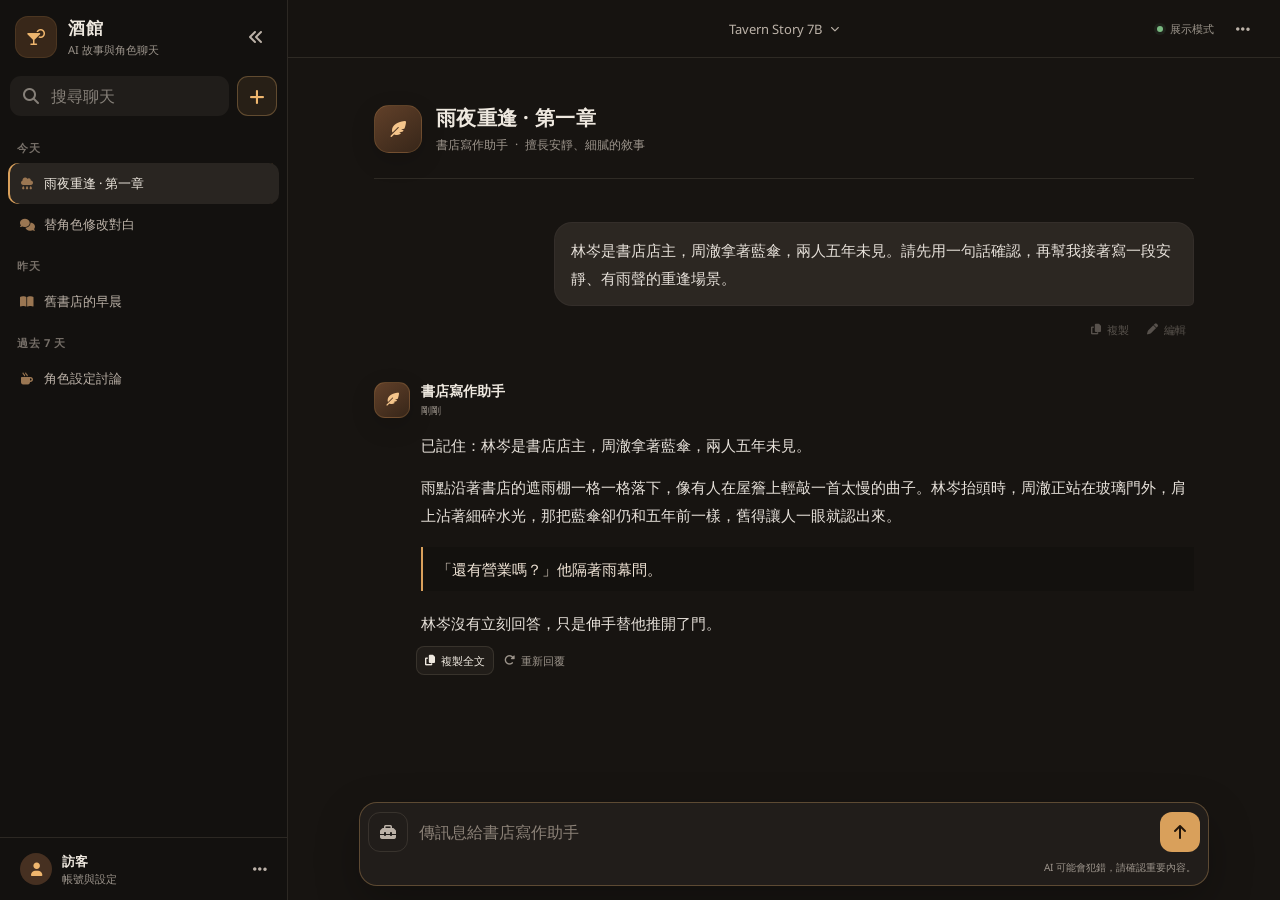
==== commit 90cd2a9a: "Copy full replies and rewrite selected text" ====
--- a/ui-preview/index.html
+++ b/ui-preview/index.html
@@ -8,7 +8,7 @@
     <link href="../public/webfonts/NotoSans/stylesheet.css" rel="stylesheet">
     <link href="../public/css/fontawesome.min.css" rel="stylesheet">
     <link href="../public/css/solid.min.css" rel="stylesheet">
-    <link href="app.css?v=16" rel="stylesheet">
+    <link href="app.css?v=17" rel="stylesheet">
 </head>
 <body>
     <div class="app-shell" id="app-shell">
@@ -83,7 +83,7 @@
                         <blockquote>「還有營業嗎？」他隔著雨幕問。</blockquote><p>林岑沒有立刻回答，只是伸手替他推開了門。</p>
                     </div>
                     <div class="message-actions" aria-label="回覆操作">
-                        <button type="button" data-action="copy" title="複製"><i class="fa-solid fa-copy"></i><span>複製</span></button>
+                        <button class="copy-reply" type="button" data-action="copy"><i class="fa-solid fa-copy" aria-hidden="true"></i><span>複製全文</span></button>
                         <button type="button" data-action="regenerate" title="重新回覆"><i class="fa-solid fa-rotate-right"></i><span>重新回覆</span></button>
                         <div class="version-switch" hidden><button type="button" data-version-nav="prev" aria-label="上一個版本"><i class="fa-solid fa-chevron-left"></i></button><span class="version-label">1 / 1</span><button type="button" data-version-nav="next" aria-label="下一個版本"><i class="fa-solid fa-chevron-right"></i></button></div>
                     </div>
@@ -104,7 +104,7 @@
                             <div class="tool-picker__group">
                                 <button type="button" data-tool="從電腦選擇檔案"><i class="fa-solid fa-paperclip" aria-hidden="true"></i>附加檔案</button>
                                 <button type="button" data-panel="settings"><i class="fa-solid fa-book-atlas" aria-hidden="true"></i>世界觀與對話需求</button>
-                                <button type="button" data-tool="開啟提示詞庫"><i class="fa-solid fa-wand-magic-sparkles" aria-hidden="true"></i>提示詞與預設</button>
+                                <button type="button" data-panel="prompt"><i class="fa-solid fa-wand-magic-sparkles" aria-hidden="true"></i>系統提示詞</button>
                             </div>
                         </div>
                         <textarea id="message-input" rows="1" placeholder="傳訊息給書店寫作助手" aria-label="訊息"></textarea>
@@ -122,6 +122,6 @@
         </dialog>
     </div>
     <div class="toast" id="toast" role="status" aria-live="polite"></div>
-    <script type="module" src="app.js?v=16"></script>
+    <script type="module" src="app.js?v=19"></script>
 </body>
 </html>
--- a/ui-preview/app.css
+++ b/ui-preview/app.css
@@ -201,6 +201,26 @@
 }
 .chat-status:empty { display: none; }
 .chat-row[hidden], .message-actions[hidden], .version-switch[hidden] { display: none; }
+.message__text { white-space: pre-wrap; overflow-wrap: anywhere; }
+.message--assistant .message-actions { opacity: 1; flex-wrap: wrap; }
+.message-actions > .copy-reply {
+  border: 1px solid var(--line);
+  background: var(--surface);
+  color: var(--text);
+}
+.message-actions > .rewrite-reply:disabled { opacity: .55; cursor: default; background: transparent; }
+.message-actions > :is(.copy-reply, .rewrite-reply) span { display: inline; }
+.rewrite-excerpt {
+  max-height: 160px;
+  overflow: auto;
+  margin: 0;
+  padding: 10px 12px;
+  border-left: 2px solid var(--accent);
+  background: var(--surface);
+  color: var(--muted2);
+  white-space: pre-wrap;
+  overflow-wrap: anywhere;
+}
 .generation-form { display: grid; gap: 16px; }
 .room-settings-note { margin: 0; color: var(--muted2); font-size: 12px; }
 #chat-settings-form { margin-bottom: 26px; }
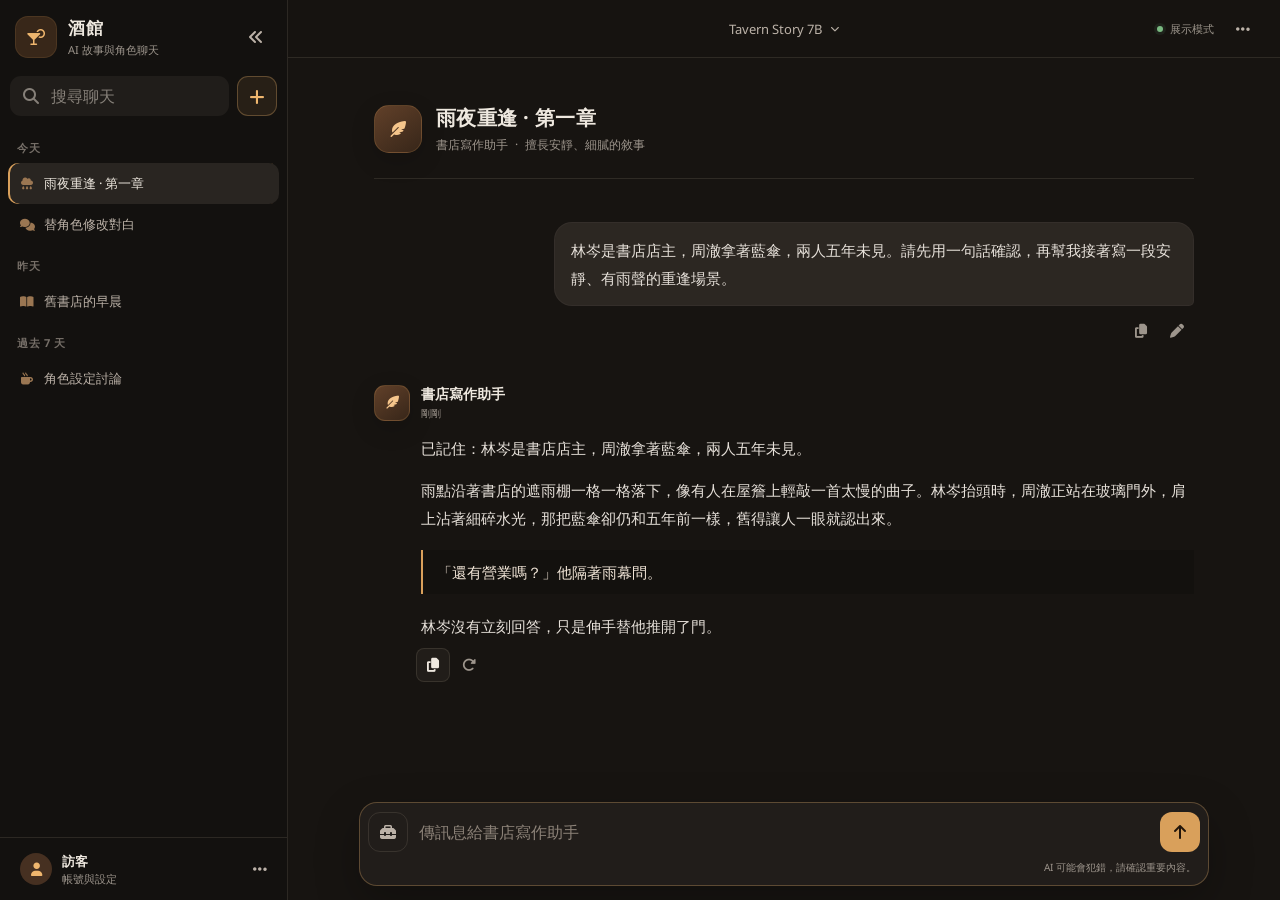
==== commit 15ddf47b: "Support editing messages and on-site model approvals" ====
--- a/ui-preview/index.html
+++ b/ui-preview/index.html
@@ -2,13 +2,13 @@
 <html lang="zh-Hant">
 <head>
     <meta charset="utf-8">
-    <meta name="viewport" content="width=device-width, initial-scale=1, viewport-fit=cover">
+    <meta name="viewport" content="width=device-width, initial-scale=1, viewport-fit=cover, interactive-widget=resizes-content">
     <meta name="theme-color" content="#171411">
     <title>酒館 — AI 故事與角色聊天</title>
     <link href="../public/webfonts/NotoSans/stylesheet.css" rel="stylesheet">
     <link href="../public/css/fontawesome.min.css" rel="stylesheet">
     <link href="../public/css/solid.min.css" rel="stylesheet">
-    <link href="app.css?v=17" rel="stylesheet">
+    <link href="app.css?v=19" rel="stylesheet">
 </head>
 <body>
     <div class="app-shell" id="app-shell">
@@ -71,8 +71,8 @@
                 <article class="message message--user" data-message-id="user-1">
                     <div class="message__body"><p>林岑是書店店主，周澈拿著藍傘，兩人五年未見。請先用一句話確認，再幫我接著寫一段安靜、有雨聲的重逢場景。</p></div>
                     <div class="message-actions" aria-label="訊息操作">
-                        <button type="button" data-action="copy" title="複製"><i class="fa-solid fa-copy"></i><span>複製</span></button>
-                        <button type="button" data-action="edit" title="編輯"><i class="fa-solid fa-pen"></i><span>編輯</span></button>
+                        <button type="button" data-action="copy" aria-label="複製" title="複製"><i class="fa-solid fa-copy" aria-hidden="true"></i></button>
+                        <button type="button" data-action="edit" aria-label="編輯" title="編輯"><i class="fa-solid fa-pen" aria-hidden="true"></i></button>
                     </div>
                 </article>
                 <article class="message message--assistant" data-message-id="assistant-1" data-version="0">
@@ -83,8 +83,8 @@
                         <blockquote>「還有營業嗎？」他隔著雨幕問。</blockquote><p>林岑沒有立刻回答，只是伸手替他推開了門。</p>
                     </div>
                     <div class="message-actions" aria-label="回覆操作">
-                        <button class="copy-reply" type="button" data-action="copy"><i class="fa-solid fa-copy" aria-hidden="true"></i><span>複製全文</span></button>
-                        <button type="button" data-action="regenerate" title="重新回覆"><i class="fa-solid fa-rotate-right"></i><span>重新回覆</span></button>
+                        <button class="copy-reply" type="button" data-action="copy" aria-label="複製全文" title="複製全文"><i class="fa-solid fa-copy" aria-hidden="true"></i></button>
+                        <button type="button" data-action="regenerate" aria-label="重新回覆" title="重新回覆"><i class="fa-solid fa-rotate-right" aria-hidden="true"></i></button>
                         <div class="version-switch" hidden><button type="button" data-version-nav="prev" aria-label="上一個版本"><i class="fa-solid fa-chevron-left"></i></button><span class="version-label">1 / 1</span><button type="button" data-version-nav="next" aria-label="下一個版本"><i class="fa-solid fa-chevron-right"></i></button></div>
                     </div>
                 </article>
@@ -122,6 +122,6 @@
         </dialog>
     </div>
     <div class="toast" id="toast" role="status" aria-live="polite"></div>
-    <script type="module" src="app.js?v=19"></script>
+    <script type="module" src="app.js?v=21"></script>
 </body>
 </html>
--- a/ui-preview/app.css
+++ b/ui-preview/app.css
@@ -208,8 +208,19 @@
   background: var(--surface);
   color: var(--text);
 }
-.message-actions > .rewrite-reply:disabled { opacity: .55; cursor: default; background: transparent; }
-.message-actions > :is(.copy-reply, .rewrite-reply) span { display: inline; }
+.message-actions > button[data-action] {
+  width: 34px;
+  height: 34px;
+  justify-content: center;
+  padding: 0;
+  font-size: 14px;
+}
+.message--user .message-actions { opacity: 1; }
+.message-edit-form { width: min(100%, 660px); }
+.message-edit-form .message-editor { display: block; width: 100%; }
+.message-edit-form .chat-status { padding: 6px 0 0; }
+.rewrite-range { display: grid; gap: 10px; }
+.rewrite-range select { min-width: 0; }
 .rewrite-excerpt {
   max-height: 160px;
   overflow: auto;
@@ -258,6 +269,12 @@
   cursor: pointer;
 }
 .generation-actions button[type="submit"] { background: var(--accent); color: var(--ink); }
+.model-approval { margin-top: 20px; border-top: 1px solid var(--line); padding-top: 14px; }
+.model-approval h3 { margin: 0 0 8px; font-size: 15px; }
+.model-approval #approval-queue { color: var(--muted2); font-size: 13px; }
+.model-approval-row { padding: 8px 0; border-bottom: 1px solid var(--line); }
+.model-approval-row p { margin: 0 0 8px; overflow-wrap: anywhere; }
+.model-approval-row button { min-height: 44px; }
 .sidebar { max-height: 100dvh; }
 .sidebar__account {
   flex: none;
@@ -377,4 +394,18 @@
 .app-shell.sidebar-collapsed{grid-template-columns:0 minmax(0,1fr)}.sidebar-collapsed .sidebar{width:0;opacity:0;pointer-events:none}.sidebar-collapsed .sidebar__open{visibility:visible}
 @media(max-width:940px){.app-shell{display:block}.workspace{width:100%}.sidebar{position:fixed;top:0;left:0;width:min(310px,88vw);transform:translateX(-102%);opacity:1;box-shadow:18px 0 55px rgba(0,0,0,.34);pointer-events:auto}.sidebar__open{visibility:visible}.sidebar-open .sidebar{transform:translateX(0)}.sidebar-open .scrim{visibility:visible;opacity:1}.sidebar-collapsed .sidebar{width:min(310px,88vw);opacity:1}.topbar{padding:0 10px}.conversation{padding-right:max(18px,calc((100% - 760px)/2));padding-left:max(18px,calc((100% - 760px)/2))}.composer-wrap{padding-right:max(12px,calc((100% - 790px)/2));padding-left:max(12px,calc((100% - 790px)/2))}}
 @media(max-width:640px){:root{--th:54px}.topbar{grid-template-columns:1fr auto 1fr}.connection-status{display:none}.model-selector{max-width:44vw}.model-selector span{overflow:hidden;text-overflow:ellipsis;white-space:nowrap}.conversation{padding-top:28px;padding-right:14px;padding-left:14px;padding-bottom:72px}.conversation__intro{margin-bottom:30px}.conversation__intro h1{font-size:17px}.message{margin-bottom:30px}.message--user .message__body{max-width:90%}.message__body{font-size:14px;line-height:1.78}.message--assistant .message__body,.message--assistant .message-actions{padding-left:0}.message-actions{opacity:.72}.message-actions span{display:none}.composer-wrap{padding:6px 8px max(8px,env(safe-area-inset-bottom))}.composer{border-radius:16px}.composer__meta{display:none}.composer__main{min-height:56px}}
+.app-shell { min-height: 0; }
+@media (max-width: 940px), (pointer: coarse) {
+  .utility-panel[data-view="rewrite"] {
+    top: var(--visible-top, 0px);
+    bottom: var(--visible-bottom, 0px);
+    max-height: min(600px, calc(var(--visible-height, 100dvh) - 24px));
+  }
+  .utility-panel[data-view="rewrite"] :is(select, textarea) { font-size: 16px; }
+  .utility-panel[data-view="rewrite"] button[type="submit"] { min-height: 44px; }
+  .rewrite-excerpt { max-height: 100px; }
+  .message-actions > button[data-action] { width: 44px; height: 44px; }
+  .message-edit-form .edit-controls button { min-height: 44px; }
+  .message-edit-form .message-editor { font-size: 16px; }
+}
 @media(prefers-reduced-motion:reduce){*,*::before,*::after{scroll-behavior:auto!important;transition-duration:.01ms!important}}
